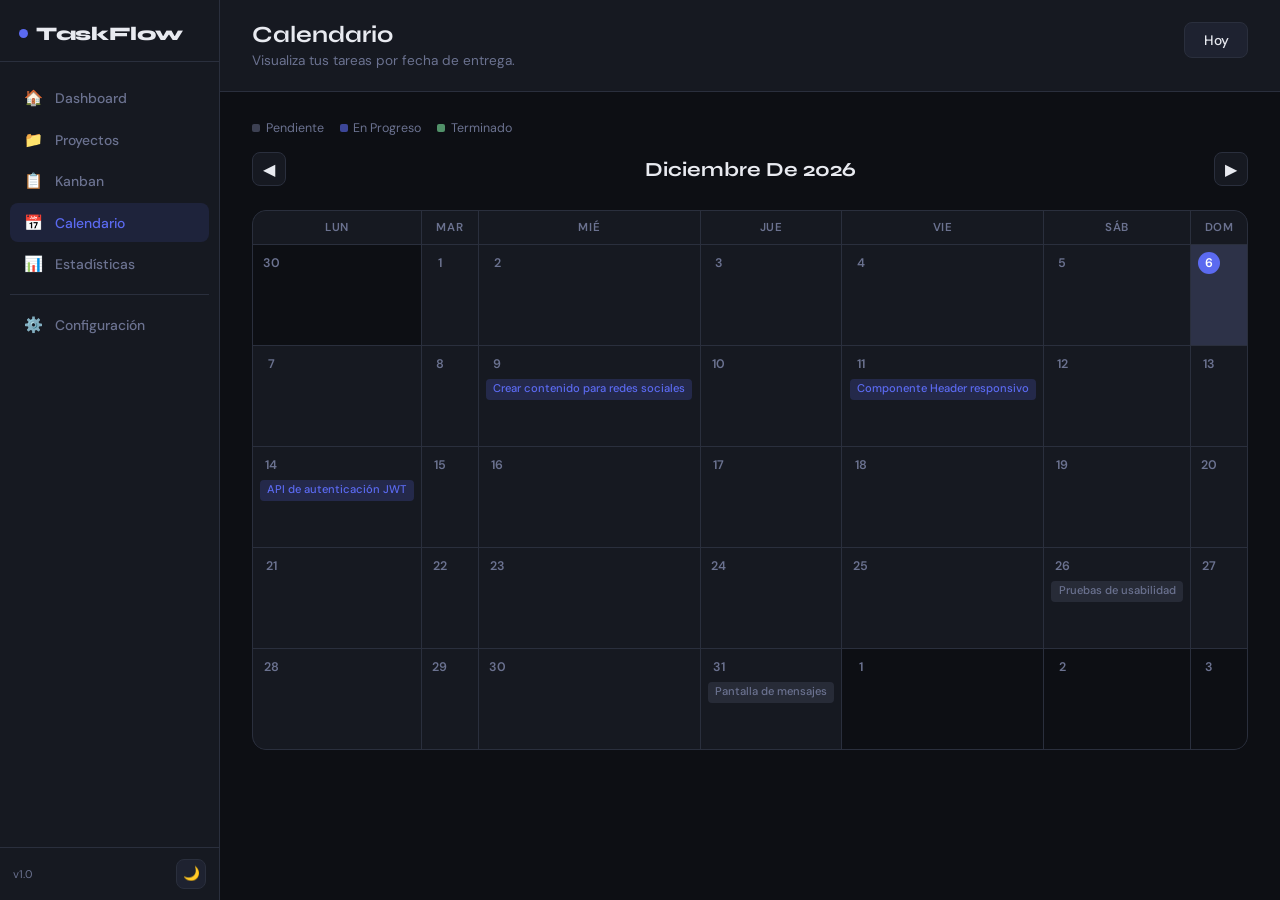
==== calendar.html @ 3e74746d "Add files via upload" ====
<!DOCTYPE html>
<html lang="es" data-theme="dark">
<head>
  <meta charset="UTF-8" />
  <meta name="viewport" content="width=device-width, initial-scale=1.0" />
  <title>TaskFlow — Calendario</title>
  <link rel="stylesheet" href="styles.css" />
  <style>
    /* Navegación de mes */
    .cal-nav {
      display: flex; align-items: center; gap: 1rem;
      margin-bottom: 1.5rem;
    }
    .cal-month {
      font-family: 'Syne', sans-serif; font-weight: 700;
      font-size: 1.25rem; flex: 1; text-align: center;
      text-transform: capitalize;
    }
    .cal-nav-btn {
      width: 34px; height: 34px; border-radius: var(--radius-sm);
      background: var(--surface); border: 1px solid var(--border);
      display: flex; align-items: center; justify-content: center;
      font-size: 1rem; transition: all var(--tr);
    }
    .cal-nav-btn:hover { border-color: var(--accent); color: var(--accent); }

    /* Grilla */
    .cal-grid {
      display: grid; grid-template-columns: repeat(7, 1fr);
      gap: 1px; background: var(--border);
      border: 1px solid var(--border); border-radius: var(--radius);
      overflow: hidden;
    }
    .cal-day-header {
      background: var(--surface); padding: .55rem;
      text-align: center; font-size: .72rem; font-weight: 600;
      color: var(--muted); text-transform: uppercase; letter-spacing: .05em;
    }
    .cal-cell {
      background: var(--surface); min-height: 100px;
      padding: .45rem; display: flex; flex-direction: column; gap: .25rem;
    }
    .cal-cell.other-month { background: var(--bg); }
    .cal-cell.today { background: rgba(91,106,240,.06); }
    .cal-day-num {
      font-size: .78rem; font-weight: 600; color: var(--muted);
      width: 22px; height: 22px; display: flex; align-items: center;
      justify-content: center; border-radius: 50%;
    }
    .cal-cell.today .cal-day-num {
      background: var(--accent); color: #fff;
    }

    /* Chips de tarea en celda */
    .cal-task {
      font-size: .7rem; font-weight: 500;
      padding: .15rem .45rem; border-radius: 4px;
      cursor: pointer; white-space: nowrap; overflow: hidden;
      text-overflow: ellipsis; transition: opacity var(--tr);
      line-height: 1.4;
    }
    .cal-task:hover { opacity: .8; }
    .cal-task.pending  { background: rgba(107,114,144,.2); color: var(--muted); }
    .cal-task.in_progress { background: rgba(91,106,240,.2); color: var(--accent); }
    .cal-task.done     { background: rgba(126,232,162,.2); color: #7ee8a2; }
    .cal-more { font-size: .68rem; color: var(--muted); padding: .1rem .3rem; }

    /* Panel de detalle del día */
    .day-detail {
      background: var(--surface); border: 1px solid var(--border);
      border-radius: var(--radius); padding: 1.25rem 1.5rem;
      margin-top: 1.5rem;
    }
    .day-detail-title { font-family:'Syne',sans-serif; font-weight:700; font-size:1rem; margin-bottom:1rem; }
    .detail-task {
      display: flex; align-items: center; gap: .75rem;
      padding: .65rem .85rem;
      background: var(--surface2); border-radius: var(--radius-sm);
      margin-bottom: .5rem;
    }
    .detail-task-name { flex:1; font-size:.88rem; font-weight:500; }
    .detail-proj { font-size:.75rem; color:var(--muted); }

    /* Leyenda */
    .legend { display:flex; gap:1rem; flex-wrap:wrap; margin-bottom:1rem; }
    .legend-item { display:flex; align-items:center; gap:.35rem; font-size:.78rem; color:var(--muted); }
    .legend-dot { width:8px; height:8px; border-radius:2px; }

    @media (max-width:640px) {
      .cal-cell { min-height:70px; }
      .cal-task { display:none; }
      .cal-cell .cal-day-num { font-size:.72rem; }
    }
  </style>
</head>
<body>
<button class="hamburger" id="hamburger">☰</button>

<div class="app">
  <aside class="sidebar" id="sidebar">
    <div class="sidebar-logo"><span class="logo-dot"></span>TaskFlow</div>
    <nav class="sidebar-nav">
      <a href="dashboard.html" class="nav-item"><span class="nav-icon">🏠</span>Dashboard</a>
      <a href="projects.html"  class="nav-item"><span class="nav-icon">📁</span>Proyectos</a>
      <a href="kanban.html"    class="nav-item"><span class="nav-icon">📋</span>Kanban</a>
      <a href="calendar.html"  class="nav-item"><span class="nav-icon">📅</span>Calendario</a>
      <a href="stats.html"     class="nav-item"><span class="nav-icon">📊</span>Estadísticas</a>
      <div class="nav-divider"></div>
      <a href="settings.html"  class="nav-item"><span class="nav-icon">⚙️</span>Configuración</a>
    </nav>
    <div class="sidebar-bottom">
      <span class="sidebar-version">v1.0</span>
      <button class="theme-btn" id="themeBtn">🌙</button>
    </div>
  </aside>

  <div class="content">
    <header class="page-header">
      <div>
        <h1 class="page-title">Calendario</h1>
        <p class="page-sub">Visualiza tus tareas por fecha de entrega.</p>
      </div>
      <div class="page-actions">
        <button class="btn btn-ghost" id="todayBtn">Hoy</button>
      </div>
    </header>

    <main class="page-main">
      <!-- Leyenda de colores -->
      <div class="legend">
        <div class="legend-item"><div class="legend-dot" style="background:rgba(107,114,144,.5)"></div>Pendiente</div>
        <div class="legend-item"><div class="legend-dot" style="background:rgba(91,106,240,.6)"></div>En Progreso</div>
        <div class="legend-item"><div class="legend-dot" style="background:rgba(126,232,162,.6)"></div>Terminado</div>
      </div>

      <!-- Navegación de mes -->
      <div class="cal-nav">
        <button class="cal-nav-btn" id="prevMonth">◀</button>
        <div class="cal-month" id="calMonthLabel"></div>
        <button class="cal-nav-btn" id="nextMonth">▶</button>
      </div>

      <!-- Grilla -->
      <div class="cal-grid" id="calGrid"></div>

      <!-- Detalle del día seleccionado -->
      <div class="day-detail" id="dayDetail" style="display:none"></div>
    </main>
  </div>
</div>

<div id="toastWrap" class="toast-wrap"></div>
<script src="shared.js"></script>
<script>
let viewDate = new Date();
let selectedDay = null;

seedData();
initTheme();
initNav();
renderCalendar();

document.getElementById('prevMonth').addEventListener('click', () => {
  viewDate.setMonth(viewDate.getMonth() - 1);
  renderCalendar();
});
document.getElementById('nextMonth').addEventListener('click', () => {
  viewDate.setMonth(viewDate.getMonth() + 1);
  renderCalendar();
});
document.getElementById('todayBtn').addEventListener('click', () => {
  viewDate = new Date();
  selectedDay = null;
  document.getElementById('dayDetail').style.display = 'none';
  renderCalendar();
});

function renderCalendar() {
  const { tasks, projects } = loadAll();
  const year  = viewDate.getFullYear();
  const month = viewDate.getMonth();
  const today = new Date().toISOString().slice(0,10);

  // Encabezado
  document.getElementById('calMonthLabel').textContent =
    new Date(year, month, 1).toLocaleDateString('es-MX', { month:'long', year:'numeric' });

  // Primer día del mes (ajuste: lunes = 0)
  const firstDay = new Date(year, month, 1).getDay();
  const startOffset = (firstDay === 0) ? 6 : firstDay - 1;
  const daysInMonth = new Date(year, month + 1, 0).getDate();
  const daysInPrev  = new Date(year, month, 0).getDate();

  // Agrupar tareas por dueDate
  const tasksByDay = {};
  tasks.forEach(t => {
    if (!t.dueDate) return;
    if (!tasksByDay[t.dueDate]) tasksByDay[t.dueDate] = [];
    tasksByDay[t.dueDate].push(t);
  });

  const DAYS = ['Lun','Mar','Mié','Jue','Vie','Sáb','Dom'];

  let html = DAYS.map(d => `<div class="cal-day-header">${d}</div>`).join('');

  // Celdas de días previos
  for (let i = startOffset - 1; i >= 0; i--) {
    html += `<div class="cal-cell other-month"><span class="cal-day-num">${daysInPrev - i}</span></div>`;
  }

  // Celdas del mes actual
  for (let d = 1; d <= daysInMonth; d++) {
    const dateStr = `${year}-${String(month+1).padStart(2,'0')}-${String(d).padStart(2,'0')}`;
    const isToday = dateStr === today;
    const isSel   = dateStr === selectedDay;
    const dayTasks = tasksByDay[dateStr] || [];
    const maxShow = 2;

    const taskChips = dayTasks.slice(0, maxShow).map(t => {
      const proj = projects.find(p => p.id === t.projectId);
      return `<div class="cal-task ${t.status}" title="${escHtml(t.name)} — ${proj?.name||''}">${escHtml(t.name)}</div>`;
    }).join('');
    const more = dayTasks.length > maxShow ? `<div class="cal-more">+${dayTasks.length - maxShow} más</div>` : '';

    html += `
    <div class="cal-cell${isToday?' today':''}${isSel?' today':''}" onclick="selectDay('${dateStr}')" style="cursor:pointer">
      <span class="cal-day-num">${d}</span>
      ${taskChips}${more}
    </div>`;
  }

  // Celdas de días siguientes
  const totalCells = startOffset + daysInMonth;
  const trailingCells = totalCells % 7 === 0 ? 0 : 7 - (totalCells % 7);
  for (let i = 1; i <= trailingCells; i++) {
    html += `<div class="cal-cell other-month"><span class="cal-day-num">${i}</span></div>`;
  }

  document.getElementById('calGrid').innerHTML = html;

  // Si hay día seleccionado, volver a mostrar detalle
  if (selectedDay) renderDayDetail(selectedDay, tasks, projects);
}

function selectDay(dateStr) {
  selectedDay = dateStr;
  const { tasks, projects } = loadAll();
  renderDayDetail(dateStr, tasks, projects);
  renderCalendar(); // para remarcar la celda
}

function renderDayDetail(dateStr, tasks, projects) {
  const dayTasks = tasks.filter(t => t.dueDate === dateStr);
  const detail   = document.getElementById('dayDetail');
  const label    = new Date(dateStr + 'T00:00:00').toLocaleDateString('es-MX', { weekday:'long', day:'numeric', month:'long', year:'numeric' });

  if (!dayTasks.length) {
    detail.style.display = 'block';
    detail.innerHTML = `
      <div class="day-detail-title">📅 ${label}</div>
      <div style="color:var(--muted);font-size:.88rem">No hay tareas para este día.</div>`;
    return;
  }

  const statusLabel = { pending:'Pendiente', in_progress:'En Progreso', done:'Terminado' };
  detail.style.display = 'block';
  detail.innerHTML = `
    <div class="day-detail-title">📅 ${label} · <span style="color:var(--muted);font-weight:400">${dayTasks.length} tarea${dayTasks.length!==1?'s':''}</span></div>
    ${dayTasks.map(t => {
      const proj = projects.find(p => p.id === t.projectId);
      return `
      <div class="detail-task">
        <span class="badge badge-${t.status}">${statusLabel[t.status]}</span>
        <div>
          <div class="detail-task-name">${escHtml(t.name)}</div>
          ${proj ? `<div class="detail-proj">📁 ${escHtml(proj.name)}</div>` : ''}
        </div>
        <span class="badge badge-${t.priority}" style="margin-left:auto">${{high:'Alta',medium:'Media',low:'Baja'}[t.priority]}</span>
      </div>`;
    }).join('')}`;
}
</script>
</body>
</html>
---- styles.css ----
/* ═══════════════════════════════════════════════
   TASKFLOW — Estilos Compartidos
   ═══════════════════════════════════════════════ */

@import url('https://fonts.googleapis.com/css2?family=Syne:wght@400;600;700;800&family=DM+Sans:ital,wght@0,300;0,400;0,500;1,300&display=swap');

/* ── TOKENS ──────────────────────────────────── */
:root {
  --bg:        #0d0f14;
  --surface:   #161921;
  --surface2:  #1e2230;
  --border:    #2a2f3d;
  --accent:    #5b6af0;
  --accent2:   #7ee8a2;
  --accent3:   #f0a05b;
  --text:      #e8eaf0;
  --muted:     #6b7290;
  --danger:    #f05b6a;
  --sidebar-w: 220px;
  --radius:    14px;
  --radius-sm: 8px;
  --shadow:    0 8px 32px rgba(0,0,0,.45);
  --tr:        .22s cubic-bezier(.4,0,.2,1);
}
[data-theme="light"] {
  --bg:      #f0f2f8;
  --surface: #ffffff;
  --surface2:#e8eaf2;
  --border:  #d0d4e8;
  --text:    #1a1d2e;
  --muted:   #7a7f9a;
  --shadow:  0 8px 32px rgba(0,0,0,.12);
}

/* ── RESET ───────────────────────────────────── */
*, *::before, *::after { box-sizing: border-box; margin: 0; padding: 0; }
html { font-size: 16px; }
body {
  font-family: 'DM Sans', sans-serif;
  background: var(--bg);
  color: var(--text);
  min-height: 100vh;
  transition: background var(--tr), color var(--tr);
}
a { color: inherit; text-decoration: none; }
ul { list-style: none; }
button { cursor: pointer; border: none; background: none; font-family: inherit; color: inherit; }
input, textarea, select {
  font-family: inherit; font-size: .92rem;
  color: var(--text); background: var(--surface2);
  border: 1.5px solid var(--border);
  border-radius: var(--radius-sm);
  padding: .6rem .95rem; width: 100%; outline: none;
  transition: border-color var(--tr), box-shadow var(--tr);
}
input:focus, textarea:focus, select:focus {
  border-color: var(--accent);
  box-shadow: 0 0 0 3px rgba(91,106,240,.18);
}
textarea { resize: vertical; min-height: 78px; }
::-webkit-scrollbar { width: 5px; height: 5px; }
::-webkit-scrollbar-track { background: transparent; }
::-webkit-scrollbar-thumb { background: var(--border); border-radius: 99px; }

/* ── APP SHELL ───────────────────────────────── */
.app { display: flex; min-height: 100vh; }

/* ── SIDEBAR ─────────────────────────────────── */
.sidebar {
  width: var(--sidebar-w);
  background: var(--surface);
  border-right: 1px solid var(--border);
  display: flex; flex-direction: column;
  position: fixed; top:0; left:0; bottom:0;
  z-index: 100;
  transition: transform var(--tr), background var(--tr);
}
.sidebar-logo {
  padding: 1.4rem 1.2rem 1rem;
  font-family: 'Syne', sans-serif; font-weight: 800;
  font-size: 1.2rem; letter-spacing: -.02em;
  border-bottom: 1px solid var(--border);
  margin-bottom: .5rem;
  display: flex; align-items: center; gap: .5rem;
}
.logo-dot {
  width: 9px; height: 9px; border-radius: 50%;
  background: var(--accent); flex-shrink: 0;
}
.sidebar-nav { flex:1; padding: .5rem .65rem; display: flex; flex-direction: column; gap: .15rem; }
.nav-item {
  display: flex; align-items: center; gap: .7rem;
  padding: .6rem .85rem; border-radius: var(--radius-sm);
  font-size: .87rem; font-weight: 500; color: var(--muted);
  transition: all var(--tr);
}
.nav-item:hover { background: var(--surface2); color: var(--text); }
.nav-item.active { background: rgba(91,106,240,.12); color: var(--accent); }
.nav-icon { font-size: .95rem; width: 20px; text-align: center; flex-shrink: 0; }
.nav-divider { height:1px; background: var(--border); margin: .5rem 0; }
.sidebar-bottom {
  padding: .7rem .8rem;
  border-top: 1px solid var(--border);
  display: flex; align-items: center; justify-content: space-between;
}
.sidebar-version { font-size: .7rem; color: var(--muted); }
.theme-btn {
  width: 30px; height: 30px; border-radius: var(--radius-sm);
  display: flex; align-items: center; justify-content: center;
  background: var(--surface2); border: 1px solid var(--border);
  font-size: .85rem; transition: all var(--tr);
}
.theme-btn:hover { border-color: var(--accent); }

/* ── CONTENT ─────────────────────────────────── */
.content { margin-left: var(--sidebar-w); flex:1; display: flex; flex-direction: column; }
.page-header {
  padding: 1.4rem 2rem; border-bottom: 1px solid var(--border);
  display: flex; align-items: flex-start;
  justify-content: space-between; gap: 1rem;
  background: var(--surface); position: sticky; top:0; z-index:50;
}
.page-title { font-family: 'Syne', sans-serif; font-weight:700; font-size:1.45rem; line-height:1.1; }
.page-sub { color: var(--muted); font-size: .85rem; margin-top: .25rem; }
.page-actions { display:flex; align-items:center; gap:.65rem; flex-shrink:0; }
.page-main { padding: 1.75rem 2rem; flex:1; }

/* ── BUTTONS ─────────────────────────────────── */
.btn {
  display: inline-flex; align-items: center; gap: .4rem;
  padding: .5rem 1.15rem; border-radius: var(--radius-sm);
  font-size: .86rem; font-weight: 500;
  transition: all var(--tr); white-space: nowrap;
}
.btn-primary { background: var(--accent); color: #fff; }
.btn-primary:hover { background: #4655d8; transform: translateY(-1px); box-shadow: 0 4px 14px rgba(91,106,240,.4); }
.btn-ghost { background: var(--surface2); color: var(--text); border: 1px solid var(--border); }
.btn-ghost:hover { border-color: var(--accent); color: var(--accent); }
.btn-danger { background: var(--danger); color: #fff; }
.btn-danger:hover { background: #d94757; }
.btn-sm { padding: .32rem .75rem; font-size: .78rem; }
.icon-btn {
  width: 32px; height: 32px; border-radius: var(--radius-sm);
  display: flex; align-items: center; justify-content: center;
  background: var(--surface2); border: 1px solid var(--border);
  font-size: .9rem; transition: all var(--tr);
}
.icon-btn:hover { border-color: var(--accent); color: var(--accent); }

/* ── FORM ────────────────────────────────────── */
.form-group { display: flex; flex-direction: column; gap: .38rem; }
.form-label { font-size: .76rem; font-weight: 500; color: var(--muted); text-transform: uppercase; letter-spacing: .04em; }
.form-row { display: grid; grid-template-columns: 1fr 1fr; gap: .9rem; }
.field-error { color: var(--danger); font-size: .78rem; display: none; }

/* ── STATS GRID ──────────────────────────────── */
.stats-grid {
  display: grid; grid-template-columns: repeat(auto-fill, minmax(190px,1fr));
  gap: 1rem; margin-bottom: 1.75rem;
}
.stat-card {
  background: var(--surface); border: 1px solid var(--border);
  border-radius: var(--radius); padding: 1.1rem 1.3rem;
  display: flex; align-items: center; gap: .9rem;
  transition: border-color var(--tr);
}
.stat-card:hover { border-color: var(--accent); }
.stat-icon {
  font-size: 1.3rem; width: 42px; height: 42px;
  border-radius: 10px; display: flex; align-items: center; justify-content: center; flex-shrink:0;
}
.stat-icon.blue  { background: rgba(91,106,240,.15); }
.stat-icon.green { background: rgba(126,232,162,.15); }
.stat-icon.amber { background: rgba(240,160,91,.15); }
.stat-icon.red   { background: rgba(240,91,106,.15); }
.stat-value { font-family: 'Syne', sans-serif; font-size:1.7rem; font-weight:800; line-height:1; }
.stat-label { color: var(--muted); font-size: .76rem; margin-top: .18rem; }

/* ── CARD ────────────────────────────────────── */
.card { background: var(--surface); border: 1px solid var(--border); border-radius: var(--radius); }

/* ── BADGES ──────────────────────────────────── */
.badge {
  display: inline-flex; align-items: center; gap: .22rem;
  padding: .2rem .6rem; border-radius: 99px;
  font-size: .7rem; font-weight: 600; letter-spacing: .02em;
}
.badge-active   { background: rgba(126,232,162,.15); color: #7ee8a2; }
.badge-inactive { background: rgba(107,114,144,.15); color: var(--muted); }
.badge-paused   { background: rgba(240,160,91,.15);  color: #f0a05b; }
.badge-high     { background: rgba(240,91,106,.15);  color: #f05b6a; }
.badge-medium   { background: rgba(240,160,91,.15);  color: #f0a05b; }
.badge-low      { background: rgba(126,232,162,.15); color: #7ee8a2; }
.badge-pending  { background: rgba(107,114,144,.15); color: var(--muted); }
.badge-progress { background: rgba(91,106,240,.15);  color: var(--accent); }
.badge-done     { background: rgba(126,232,162,.15); color: #7ee8a2; }

/* ── PROGRESS ────────────────────────────────── */
.prog-meta { display:flex; justify-content:space-between; font-size:.73rem; color:var(--muted); margin-bottom:.28rem; }
.prog-track { height:5px; background:var(--surface2); border-radius:99px; overflow:hidden; }
.prog-fill  { height:100%; border-radius:99px; background:var(--accent2); transition:width .6s ease; }

/* ── MODAL ───────────────────────────────────── */
.overlay {
  position:fixed; inset:0; background:rgba(0,0,0,.65);
  backdrop-filter:blur(4px); z-index:300;
  display:flex; align-items:center; justify-content:center;
  padding:1rem; opacity:0; pointer-events:none; transition:opacity var(--tr);
}
.overlay.open { opacity:1; pointer-events:all; }
.modal {
  background:var(--surface); border:1px solid var(--border);
  border-radius:var(--radius); width:100%; max-width:490px;
  box-shadow:var(--shadow); max-height:90vh; overflow-y:auto;
  transform:scale(.95) translateY(10px); transition:transform var(--tr);
}
.overlay.open .modal { transform:scale(1) translateY(0); }
.modal-header {
  padding: 1.3rem 1.4rem 0; display:flex; align-items:center;
  justify-content:space-between; position:sticky; top:0;
  background:var(--surface); z-index:1;
}
.modal-title { font-family:'Syne',sans-serif; font-weight:700; font-size:1.05rem; }
.modal-close {
  width:28px; height:28px; border-radius:6px;
  display:flex; align-items:center; justify-content:center;
  font-size:1rem; color:var(--muted); transition:all var(--tr);
}
.modal-close:hover { background:var(--surface2); color:var(--text); }
.modal-body { padding:1.2rem 1.4rem; display:flex; flex-direction:column; gap:.9rem; }
.modal-footer { padding:0 1.4rem 1.3rem; display:flex; justify-content:flex-end; gap:.65rem; }

/* ── TOAST ───────────────────────────────────── */
.toast-wrap { position:fixed; bottom:1.4rem; right:1.4rem; z-index:500; display:flex; flex-direction:column; gap:.45rem; pointer-events:none; }
.toast {
  background:var(--surface); border:1px solid var(--border);
  border-radius:var(--radius-sm); padding:.7rem 1rem;
  font-size:.84rem; box-shadow:var(--shadow);
  display:flex; align-items:center; gap:.55rem; min-width:200px;
  animation:toastIn .28s ease, toastOut .28s ease 2.7s forwards;
}
.toast.success { border-left:3px solid var(--accent2); }
.toast.error   { border-left:3px solid var(--danger); }
.toast.info    { border-left:3px solid var(--accent); }
.toast.warning { border-left:3px solid var(--accent3); }
@keyframes toastIn  { from { opacity:0; transform:translateX(18px); } }
@keyframes toastOut { to   { opacity:0; transform:translateX(18px); } }

/* ── EMPTY STATE ─────────────────────────────── */
.empty-state {
  display:flex; flex-direction:column; align-items:center;
  justify-content:center; padding:3.5rem 2rem;
  text-align:center; gap:.7rem; color:var(--muted);
}
.empty-icon { font-size:3rem; opacity:.3; }
.empty-title { font-family:'Syne',sans-serif; font-size:1.05rem; color:var(--text); font-weight:700; }
.empty-sub { font-size:.86rem; max-width:260px; line-height:1.5; }

/* ── FILTER BAR ──────────────────────────────── */
.filter-bar { display:flex; align-items:center; gap:.65rem; margin-bottom:1.4rem; flex-wrap:wrap; }
.search-wrap { position:relative; flex:1; min-width:170px; max-width:280px; }
.search-wrap input { padding-left:2.1rem; }
.search-wrap .si { position:absolute; left:.8rem; top:50%; transform:translateY(-50%); color:var(--muted); font-size:.8rem; pointer-events:none; }
.chip {
  padding:.32rem .85rem; border-radius:99px;
  border:1.5px solid var(--border); font-size:.78rem;
  font-weight:500; color:var(--muted); background:var(--surface);
  transition:all var(--tr);
}
.chip.active,.chip:hover { border-color:var(--accent); color:var(--accent); background:rgba(91,106,240,.08); }

/* ── DROPDOWN ────────────────────────────────── */
.dd-wrap { position:relative; }
.dd-menu {
  position:absolute; right:0; top:calc(100% + 4px);
  background:var(--surface); border:1px solid var(--border);
  border-radius:var(--radius-sm); box-shadow:var(--shadow);
  min-width:145px; z-index:200; overflow:hidden; display:none;
}
.dd-menu.open { display:block; animation:dropIn .15s ease; }
@keyframes dropIn { from { opacity:0; transform:translateY(-6px); } }
.dd-item {
  display:flex; align-items:center; gap:.5rem;
  padding:.58rem .95rem; font-size:.83rem; width:100%;
  color:var(--text); transition:background var(--tr);
}
.dd-item:hover { background:var(--surface2); }
.dd-item.danger { color:var(--danger); }
.dd-item.danger:hover { background:rgba(240,91,106,.1); }

/* ── SWATCHES ────────────────────────────────── */
.swatch-row { display:flex; gap:.42rem; flex-wrap:wrap; }
.swatch {
  width:24px; height:24px; border-radius:6px; cursor:pointer;
  border:2.5px solid transparent; transition:transform var(--tr), border-color var(--tr);
}
.swatch:hover { transform:scale(1.18); }
.swatch.sel { border-color:var(--text); }

/* ── MOBILE / HAMBURGER ──────────────────────── */
.hamburger {
  display:none; position:fixed; top:.85rem; left:.85rem;
  z-index:150; width:34px; height:34px;
  background:var(--surface); border:1px solid var(--border);
  border-radius:var(--radius-sm); align-items:center; justify-content:center;
  font-size:1rem;
}
@media (max-width: 768px) {
  .sidebar { transform:translateX(-100%); }
  .sidebar.open { transform:translateX(0); box-shadow:var(--shadow); }
  .content { margin-left:0; }
  .hamburger { display:flex; }
  .page-header { padding:1rem 1rem 1rem 3.2rem; }
  .page-main { padding:1.2rem 1rem; }
  .form-row { grid-template-columns:1fr; }
  .stats-grid { grid-template-columns:repeat(2,1fr); }
}
@media (max-width:480px) { .stats-grid { grid-template-columns:1fr; } }
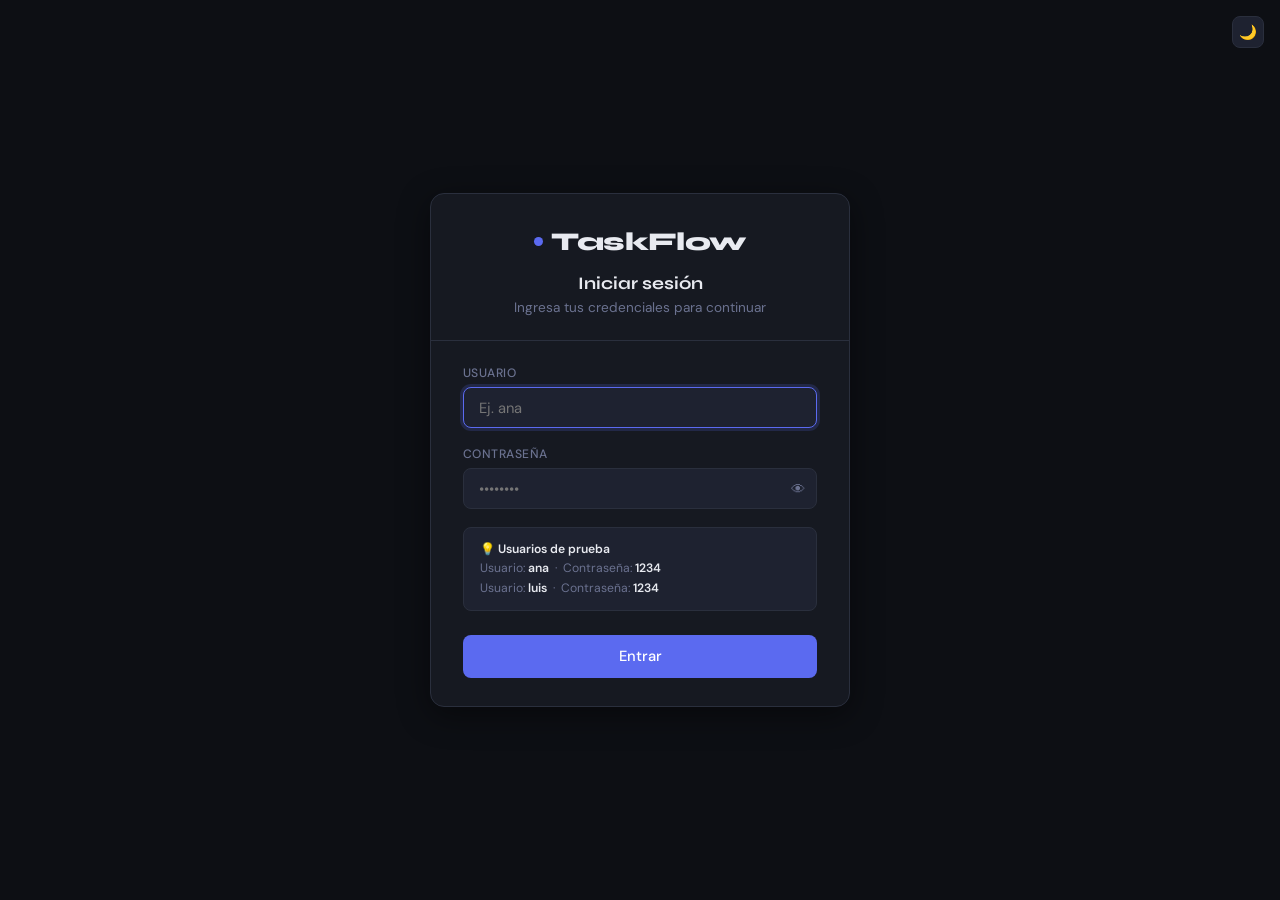
==== commit 0aacfc2d: "Sprint 2" ====
--- a/calendar.html
+++ b/calendar.html
@@ -109,8 +109,11 @@
       <a href="settings.html"  class="nav-item"><span class="nav-icon">⚙️</span>Configuración</a>
     </nav>
     <div class="sidebar-bottom">
-      <span class="sidebar-version">v1.0</span>
-      <button class="theme-btn" id="themeBtn">🌙</button>
+      <div id="sidebarUser"></div>
+      <div class="sb-bottom-row">
+        <span class="sidebar-version">v1.0</span>
+        <button class="theme-btn" id="themeBtn">🌙</button>
+      </div>
     </div>
   </aside>
 
@@ -155,6 +158,7 @@
 let viewDate = new Date();
 let selectedDay = null;
 
+checkAuth();
 seedData();
 initTheme();
 initNav();
--- a/styles.css
+++ b/styles.css
@@ -297,6 +297,103 @@
 .swatch:hover { transform:scale(1.18); }
 .swatch.sel { border-color:var(--text); }
 
+/* ── SIDEBAR USER CARD ───────────────────────── */
+.sidebar-bottom {
+  border-top: 1px solid var(--border);
+  padding: .6rem .8rem;
+  display: flex; flex-direction: column; gap: .5rem;
+}
+.sb-user-card {
+  display: flex; align-items: center; gap: .6rem;
+  padding: .55rem .6rem;
+  background: var(--surface2); border-radius: var(--radius-sm);
+  border: 1px solid var(--border);
+}
+.sb-avatar {
+  width: 30px; height: 30px; border-radius: 50%;
+  background: var(--accent); color: #fff;
+  display: flex; align-items: center; justify-content: center;
+  font-size: .85rem; font-weight: 700; flex-shrink: 0;
+}
+.sb-user-info { flex: 1; min-width: 0; }
+.sb-user-name {
+  font-size: .8rem; font-weight: 600;
+  white-space: nowrap; overflow: hidden; text-overflow: ellipsis;
+}
+.sb-user-role {
+  font-size: .68rem; font-weight: 600;
+  margin-top: .1rem;
+}
+.sb-admin  { color: var(--accent); }
+.sb-member { color: var(--muted);  }
+.sb-logout {
+  width: 26px; height: 26px; border-radius: 6px; flex-shrink: 0;
+  display: flex; align-items: center; justify-content: center;
+  font-size: .9rem; color: var(--muted);
+  transition: all var(--tr);
+}
+.sb-logout:hover { background: rgba(240,91,106,.15); color: var(--danger); }
+.sb-bottom-row {
+  display: flex; align-items: center; justify-content: space-between;
+  padding: 0 .2rem;
+}
+.sidebar-version { font-size: .68rem; color: var(--muted); }
+
+/* ── LOGIN PAGE ──────────────────────────────── */
+.login-page {
+  min-height: 100vh;
+  display: flex; align-items: center; justify-content: center;
+  background: var(--bg); padding: 1.5rem;
+}
+.login-card {
+  background: var(--surface); border: 1px solid var(--border);
+  border-radius: var(--radius); width: 100%; max-width: 420px;
+  box-shadow: var(--shadow); overflow: hidden;
+}
+.login-header {
+  padding: 2rem 2rem 1.5rem;
+  border-bottom: 1px solid var(--border);
+  text-align: center;
+}
+.login-logo {
+  font-family: 'Syne', sans-serif; font-weight: 800;
+  font-size: 1.6rem; letter-spacing: -.02em;
+  display: flex; align-items: center; justify-content: center; gap: .5rem;
+  margin-bottom: 1rem;
+}
+.login-title { font-family: 'Syne', sans-serif; font-weight: 700; font-size: 1.1rem; }
+.login-sub   { color: var(--muted); font-size: .85rem; margin-top: .3rem; }
+.login-body  { padding: 1.5rem 2rem; display: flex; flex-direction: column; gap: 1.1rem; }
+
+/* Lista de usuarios en login */
+.user-select-list { display: flex; flex-direction: column; gap: .5rem; max-height: 280px; overflow-y: auto; }
+.user-select-item {
+  display: flex; align-items: center; gap: .75rem;
+  padding: .75rem .9rem;
+  background: var(--surface2); border: 1.5px solid var(--border);
+  border-radius: var(--radius-sm); cursor: pointer;
+  transition: all var(--tr);
+}
+.user-select-item:hover  { border-color: var(--accent); background: rgba(91,106,240,.06); }
+.user-select-item.chosen { border-color: var(--accent); background: rgba(91,106,240,.1); }
+.us-avatar {
+  width: 36px; height: 36px; border-radius: 50%;
+  display: flex; align-items: center; justify-content: center;
+  font-size: .95rem; font-weight: 700; color: #fff; flex-shrink: 0;
+}
+.us-info { flex: 1; }
+.us-name { font-size: .9rem; font-weight: 600; }
+.us-role-badge {
+  display: inline-flex; align-items: center; gap: .2rem;
+  font-size: .7rem; font-weight: 600; padding: .12rem .5rem;
+  border-radius: 99px; margin-top: .18rem;
+}
+.us-check { font-size: 1.1rem; color: var(--accent); opacity: 0; transition: opacity var(--tr); }
+.user-select-item.chosen .us-check { opacity: 1; }
+
+.login-footer { padding: 0 2rem 1.75rem; }
+.login-error  { color: var(--danger); font-size: .82rem; text-align: center; min-height: 1.1rem; }
+
 /* ── MOBILE / HAMBURGER ──────────────────────── */
 .hamburger {
   display:none; position:fixed; top:.85rem; left:.85rem;
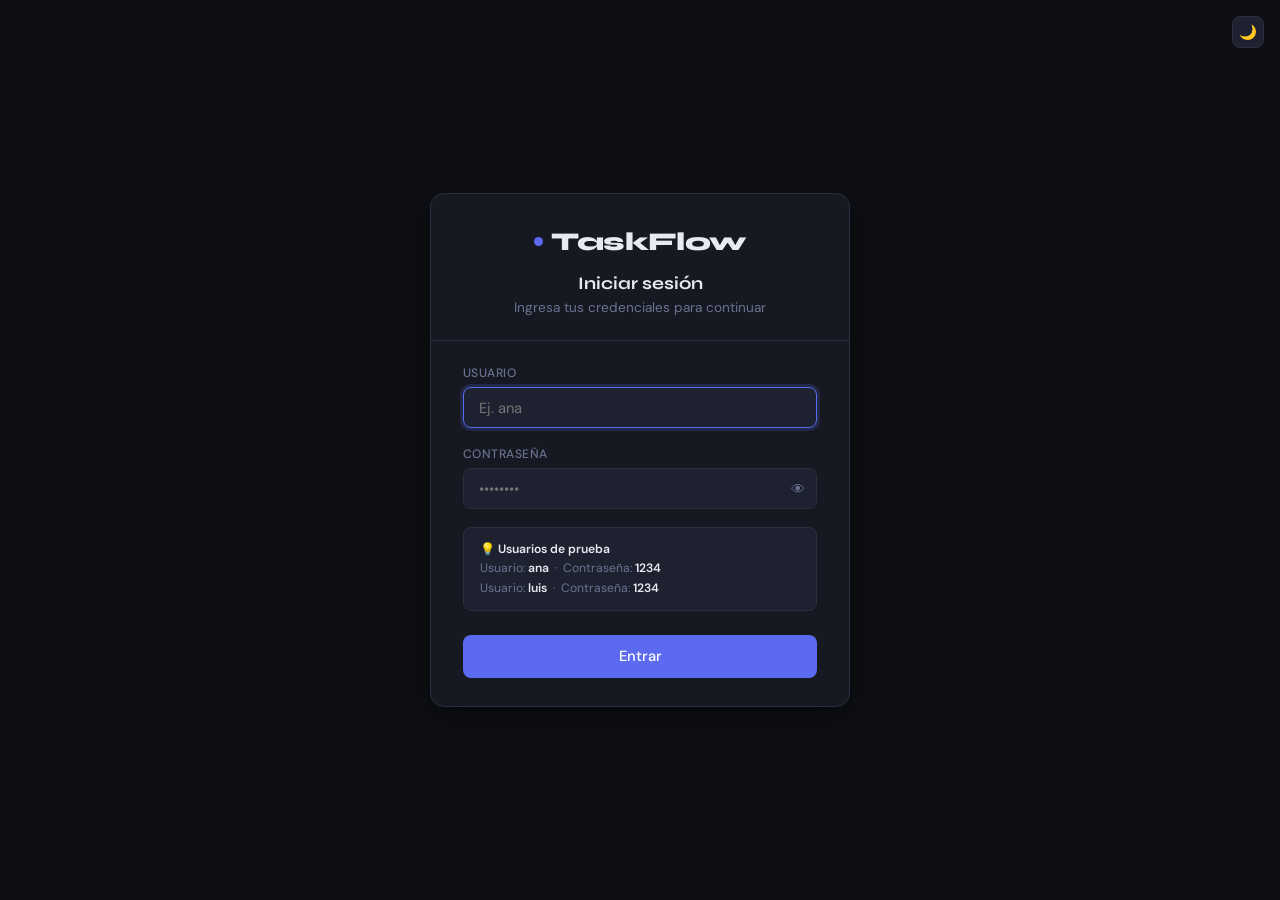
==== commit 39370bc2: "Sprint 3" ====
--- a/calendar.html
+++ b/calendar.html
@@ -185,6 +185,9 @@
   const month = viewDate.getMonth();
   const today = new Date().toISOString().slice(0,10);
 
+  // Filtrar tareas según rol
+  const visibleTasks = getVisibleTasks(tasks);
+
   // Encabezado
   document.getElementById('calMonthLabel').textContent =
     new Date(year, month, 1).toLocaleDateString('es-MX', { month:'long', year:'numeric' });
@@ -197,7 +200,7 @@
 
   // Agrupar tareas por dueDate
   const tasksByDay = {};
-  tasks.forEach(t => {
+  visibleTasks.forEach(t => {
     if (!t.dueDate) return;
     if (!tasksByDay[t.dueDate]) tasksByDay[t.dueDate] = [];
     tasksByDay[t.dueDate].push(t);
@@ -243,17 +246,19 @@
   document.getElementById('calGrid').innerHTML = html;
 
   // Si hay día seleccionado, volver a mostrar detalle
-  if (selectedDay) renderDayDetail(selectedDay, tasks, projects);
+  if (selectedDay) renderDayDetail(selectedDay, visibleTasks, projects, loadAll().users);
 }
 
 function selectDay(dateStr) {
   selectedDay = dateStr;
-  const { tasks, projects } = loadAll();
-  renderDayDetail(dateStr, tasks, projects);
-  renderCalendar(); // para remarcar la celda
+  const { tasks, projects, users } = loadAll();
+  const visibleTasks = getVisibleTasks(tasks);
+  renderDayDetail(dateStr, visibleTasks, projects, users);
+  renderCalendar();
 }
 
-function renderDayDetail(dateStr, tasks, projects) {
+function renderDayDetail(dateStr, tasks, projects, users) {
+  // H17: ordenar por fecha (ya están filtrados al mismo día, ordenar por nombre)
   const dayTasks = tasks.filter(t => t.dueDate === dateStr);
   const detail   = document.getElementById('dayDetail');
   const label    = new Date(dateStr + 'T00:00:00').toLocaleDateString('es-MX', { weekday:'long', day:'numeric', month:'long', year:'numeric' });
@@ -272,12 +277,15 @@
     <div class="day-detail-title">📅 ${label} · <span style="color:var(--muted);font-weight:400">${dayTasks.length} tarea${dayTasks.length!==1?'s':''}</span></div>
     ${dayTasks.map(t => {
       const proj = projects.find(p => p.id === t.projectId);
+      const assignedTo = Array.isArray(t.assignedTo) ? t.assignedTo : (t.assignedTo ? [t.assignedTo] : []);
+      const names = assignedTo.map(id => users?.find(u => u.id === id)?.name).filter(Boolean).join(', ');
       return `
       <div class="detail-task">
         <span class="badge badge-${t.status}">${statusLabel[t.status]}</span>
         <div>
           <div class="detail-task-name">${escHtml(t.name)}</div>
           ${proj ? `<div class="detail-proj">📁 ${escHtml(proj.name)}</div>` : ''}
+          ${names ? `<div class="detail-proj">👤 ${escHtml(names)}</div>` : ''}
         </div>
         <span class="badge badge-${t.priority}" style="margin-left:auto">${{high:'Alta',medium:'Media',low:'Baja'}[t.priority]}</span>
       </div>`;
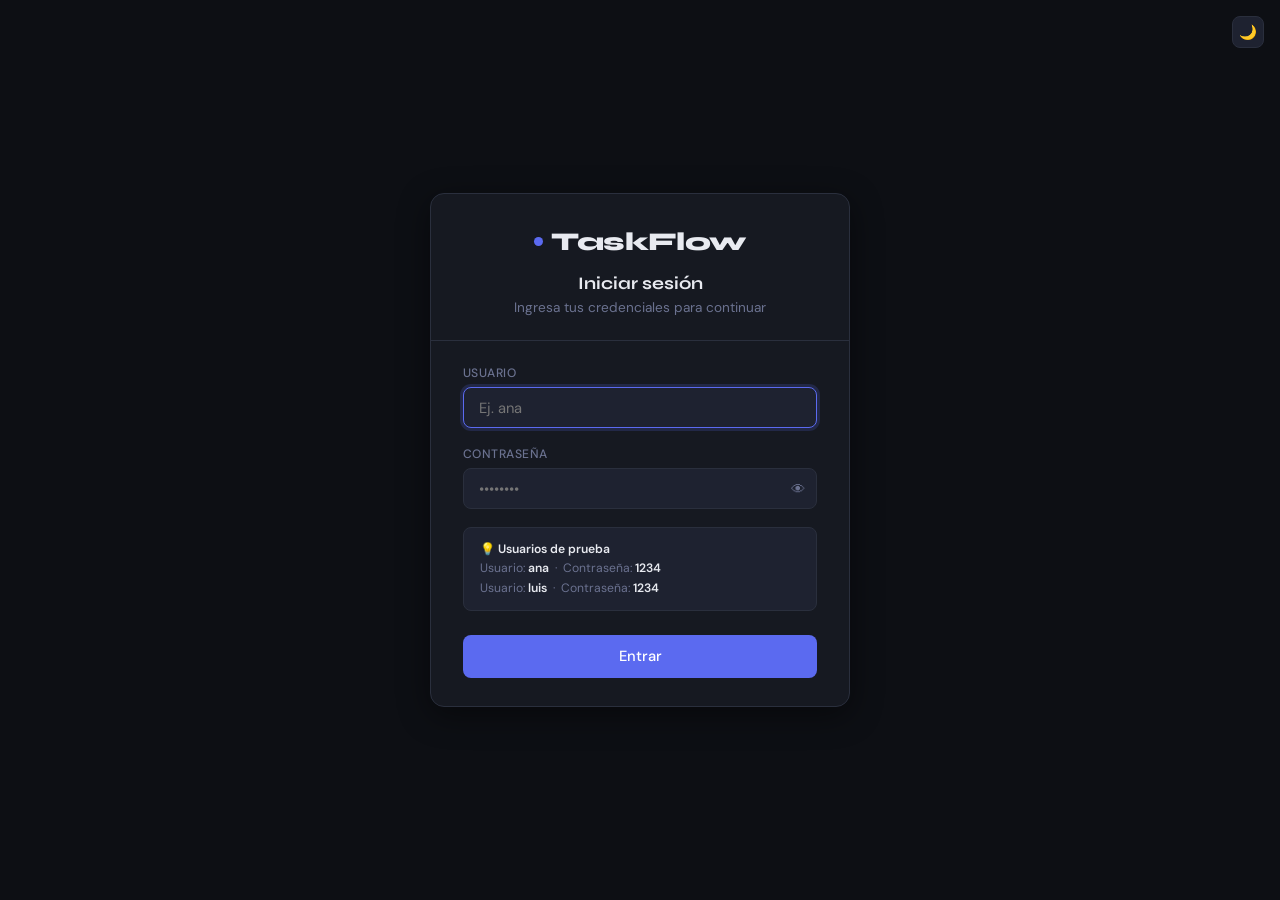
==== commit cddf9b86: "sprint 3" ====
--- a/calendar.html
+++ b/calendar.html
@@ -280,14 +280,19 @@
       const assignedTo = Array.isArray(t.assignedTo) ? t.assignedTo : (t.assignedTo ? [t.assignedTo] : []);
       const names = assignedTo.map(id => users?.find(u => u.id === id)?.name).filter(Boolean).join(', ');
       return `
-      <div class="detail-task">
+      <div class="detail-task clickable"
+           onclick="window.location.href='kanban.html?p=${t.projectId}&t=${t.id}'"
+           title="Ir a esta tarea en el Kanban">
         <span class="badge badge-${t.status}">${statusLabel[t.status]}</span>
-        <div>
+        <div style="flex:1">
           <div class="detail-task-name">${escHtml(t.name)}</div>
           ${proj ? `<div class="detail-proj">📁 ${escHtml(proj.name)}</div>` : ''}
           ${names ? `<div class="detail-proj">👤 ${escHtml(names)}</div>` : ''}
         </div>
-        <span class="badge badge-${t.priority}" style="margin-left:auto">${{high:'Alta',medium:'Media',low:'Baja'}[t.priority]}</span>
+        <div style="display:flex;align-items:center;gap:.4rem;flex-shrink:0">
+          <span class="badge badge-${t.priority}">${{high:'Alta',medium:'Media',low:'Baja'}[t.priority]}</span>
+          <span style="color:var(--accent);font-size:.85rem">→</span>
+        </div>
       </div>`;
     }).join('')}`;
 }
--- a/styles.css
+++ b/styles.css
@@ -413,3 +413,50 @@
   .stats-grid { grid-template-columns:repeat(2,1fr); }
 }
 @media (max-width:480px) { .stats-grid { grid-template-columns:1fr; } }
+
+/* ── TASK HIGHLIGHT (navegación desde dashboard/calendario) ── */
+@keyframes taskHighlight {
+  0%   { box-shadow: 0 0 0 0 rgba(91,106,240,.8); border-color: var(--accent); }
+  50%  { box-shadow: 0 0 0 8px rgba(91,106,240,.0); }
+  100% { box-shadow: 0 0 0 0 rgba(91,106,240,.0); border-color: var(--border); }
+}
+.task-card.highlighted {
+  animation: taskHighlight 1.6s ease 3;
+  scroll-margin-top: 1rem;
+}
+
+/* ── BÚSQUEDA DE USUARIOS EN MODAL ── */
+.user-search-wrap {
+  position: relative; margin-bottom: .5rem;
+}
+.user-search-wrap input {
+  padding-left: 2.1rem; font-size: .82rem;
+}
+.user-search-wrap .usi {
+  position: absolute; left: .75rem; top: 50%;
+  transform: translateY(-50%); color: var(--muted);
+  font-size: .78rem; pointer-events: none;
+}
+.user-search-empty {
+  font-size: .8rem; color: var(--muted);
+  text-align: center; padding: .75rem 0;
+}
+
+/* Actividad reciente clickeable */
+.activity-item.clickable {
+  cursor: pointer; transition: all var(--tr);
+}
+.activity-item.clickable:hover {
+  border-color: var(--accent);
+  background: rgba(91,106,240,.05);
+  transform: translateX(3px);
+}
+
+/* Tarea del calendario clickeable */
+.detail-task.clickable {
+  cursor: pointer; transition: all var(--tr);
+}
+.detail-task.clickable:hover {
+  background: rgba(91,106,240,.08);
+  border-radius: var(--radius-sm);
+}
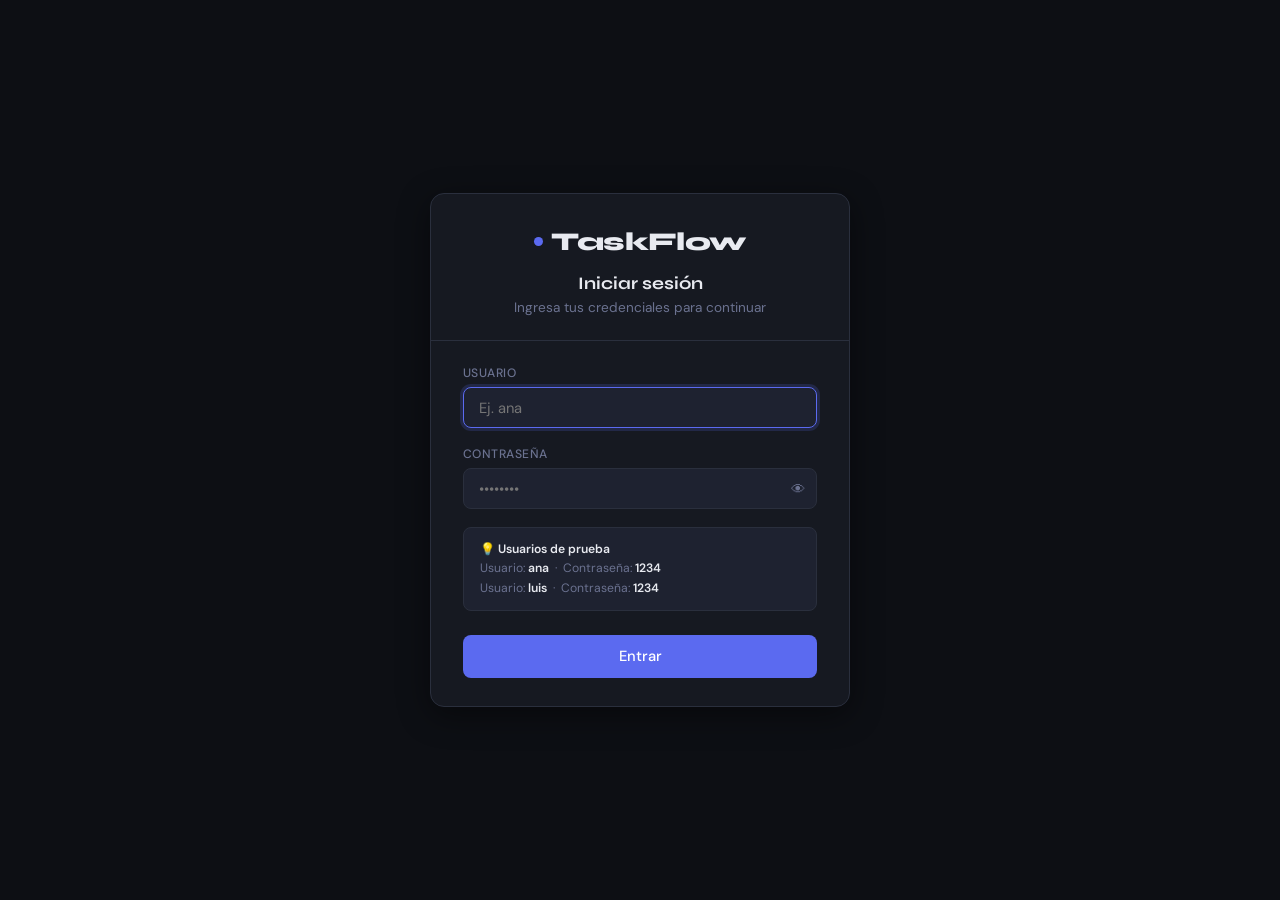
==== commit 619f3521: "Formato" ====
--- a/calendar.html
+++ b/calendar.html
@@ -1,101 +1,13 @@
 <!DOCTYPE html>
 <html lang="es" data-theme="dark">
 <head>
-  <meta charset="UTF-8" />
-  <meta name="viewport" content="width=device-width, initial-scale=1.0" />
+  <meta charset="UTF-8"/><meta name="viewport" content="width=device-width,initial-scale=1.0"/>
   <title>TaskFlow — Calendario</title>
-  <link rel="stylesheet" href="styles.css" />
-  <style>
-    /* Navegación de mes */
-    .cal-nav {
-      display: flex; align-items: center; gap: 1rem;
-      margin-bottom: 1.5rem;
-    }
-    .cal-month {
-      font-family: 'Syne', sans-serif; font-weight: 700;
-      font-size: 1.25rem; flex: 1; text-align: center;
-      text-transform: capitalize;
-    }
-    .cal-nav-btn {
-      width: 34px; height: 34px; border-radius: var(--radius-sm);
-      background: var(--surface); border: 1px solid var(--border);
-      display: flex; align-items: center; justify-content: center;
-      font-size: 1rem; transition: all var(--tr);
-    }
-    .cal-nav-btn:hover { border-color: var(--accent); color: var(--accent); }
-
-    /* Grilla */
-    .cal-grid {
-      display: grid; grid-template-columns: repeat(7, 1fr);
-      gap: 1px; background: var(--border);
-      border: 1px solid var(--border); border-radius: var(--radius);
-      overflow: hidden;
-    }
-    .cal-day-header {
-      background: var(--surface); padding: .55rem;
-      text-align: center; font-size: .72rem; font-weight: 600;
-      color: var(--muted); text-transform: uppercase; letter-spacing: .05em;
-    }
-    .cal-cell {
-      background: var(--surface); min-height: 100px;
-      padding: .45rem; display: flex; flex-direction: column; gap: .25rem;
-    }
-    .cal-cell.other-month { background: var(--bg); }
-    .cal-cell.today { background: rgba(91,106,240,.06); }
-    .cal-day-num {
-      font-size: .78rem; font-weight: 600; color: var(--muted);
-      width: 22px; height: 22px; display: flex; align-items: center;
-      justify-content: center; border-radius: 50%;
-    }
-    .cal-cell.today .cal-day-num {
-      background: var(--accent); color: #fff;
-    }
-
-    /* Chips de tarea en celda */
-    .cal-task {
-      font-size: .7rem; font-weight: 500;
-      padding: .15rem .45rem; border-radius: 4px;
-      cursor: pointer; white-space: nowrap; overflow: hidden;
-      text-overflow: ellipsis; transition: opacity var(--tr);
-      line-height: 1.4;
-    }
-    .cal-task:hover { opacity: .8; }
-    .cal-task.pending  { background: rgba(107,114,144,.2); color: var(--muted); }
-    .cal-task.in_progress { background: rgba(91,106,240,.2); color: var(--accent); }
-    .cal-task.done     { background: rgba(126,232,162,.2); color: #7ee8a2; }
-    .cal-more { font-size: .68rem; color: var(--muted); padding: .1rem .3rem; }
-
-    /* Panel de detalle del día */
-    .day-detail {
-      background: var(--surface); border: 1px solid var(--border);
-      border-radius: var(--radius); padding: 1.25rem 1.5rem;
-      margin-top: 1.5rem;
-    }
-    .day-detail-title { font-family:'Syne',sans-serif; font-weight:700; font-size:1rem; margin-bottom:1rem; }
-    .detail-task {
-      display: flex; align-items: center; gap: .75rem;
-      padding: .65rem .85rem;
-      background: var(--surface2); border-radius: var(--radius-sm);
-      margin-bottom: .5rem;
-    }
-    .detail-task-name { flex:1; font-size:.88rem; font-weight:500; }
-    .detail-proj { font-size:.75rem; color:var(--muted); }
-
-    /* Leyenda */
-    .legend { display:flex; gap:1rem; flex-wrap:wrap; margin-bottom:1rem; }
-    .legend-item { display:flex; align-items:center; gap:.35rem; font-size:.78rem; color:var(--muted); }
-    .legend-dot { width:8px; height:8px; border-radius:2px; }
-
-    @media (max-width:640px) {
-      .cal-cell { min-height:70px; }
-      .cal-task { display:none; }
-      .cal-cell .cal-day-num { font-size:.72rem; }
-    }
-  </style>
+  <link rel="stylesheet" href="styles.css"/>
+  <link rel="stylesheet" href="calendar.css"/>
 </head>
 <body>
 <button class="hamburger" id="hamburger">☰</button>
-
 <div class="app">
   <aside class="sidebar" id="sidebar">
     <div class="sidebar-logo"><span class="logo-dot"></span>TaskFlow</div>
@@ -110,191 +22,108 @@
     </nav>
     <div class="sidebar-bottom">
       <div id="sidebarUser"></div>
-      <div class="sb-bottom-row">
-        <span class="sidebar-version">v1.0</span>
-        <button class="theme-btn" id="themeBtn">🌙</button>
-      </div>
+      <div class="sb-bottom-row"><span class="sidebar-version">v1.0</span><button class="theme-btn" id="themeBtn">🌙</button></div>
     </div>
   </aside>
-
   <div class="content">
     <header class="page-header">
-      <div>
-        <h1 class="page-title">Calendario</h1>
-        <p class="page-sub">Visualiza tus tareas por fecha de entrega.</p>
-      </div>
-      <div class="page-actions">
-        <button class="btn btn-ghost" id="todayBtn">Hoy</button>
-      </div>
+      <div><h1 class="page-title">Calendario</h1><p class="page-sub">Visualiza tus tareas por fecha de entrega.</p></div>
+      <div class="page-actions"><button class="btn btn-ghost" id="todayBtn">Hoy</button></div>
     </header>
-
     <main class="page-main">
-      <!-- Leyenda de colores -->
       <div class="legend">
         <div class="legend-item"><div class="legend-dot" style="background:rgba(107,114,144,.5)"></div>Pendiente</div>
         <div class="legend-item"><div class="legend-dot" style="background:rgba(91,106,240,.6)"></div>En Progreso</div>
         <div class="legend-item"><div class="legend-dot" style="background:rgba(126,232,162,.6)"></div>Terminado</div>
       </div>
-
-      <!-- Navegación de mes -->
       <div class="cal-nav">
         <button class="cal-nav-btn" id="prevMonth">◀</button>
         <div class="cal-month" id="calMonthLabel"></div>
         <button class="cal-nav-btn" id="nextMonth">▶</button>
       </div>
-
-      <!-- Grilla -->
       <div class="cal-grid" id="calGrid"></div>
-
-      <!-- Detalle del día seleccionado -->
       <div class="day-detail" id="dayDetail" style="display:none"></div>
     </main>
   </div>
 </div>
-
 <div id="toastWrap" class="toast-wrap"></div>
 <script src="shared.js"></script>
 <script>
-let viewDate = new Date();
-let selectedDay = null;
+checkAuth(); seedData(); initTheme(); initNav();
 
-checkAuth();
-seedData();
-initTheme();
-initNav();
+let viewDate = new Date(), selectedDay = null;
+
 renderCalendar();
 
-document.getElementById('prevMonth').addEventListener('click', () => {
-  viewDate.setMonth(viewDate.getMonth() - 1);
-  renderCalendar();
-});
-document.getElementById('nextMonth').addEventListener('click', () => {
-  viewDate.setMonth(viewDate.getMonth() + 1);
-  renderCalendar();
-});
-document.getElementById('todayBtn').addEventListener('click', () => {
-  viewDate = new Date();
-  selectedDay = null;
-  document.getElementById('dayDetail').style.display = 'none';
-  renderCalendar();
-});
+document.getElementById('prevMonth').addEventListener('click', () => { viewDate.setMonth(viewDate.getMonth()-1); renderCalendar(); });
+document.getElementById('nextMonth').addEventListener('click', () => { viewDate.setMonth(viewDate.getMonth()+1); renderCalendar(); });
+document.getElementById('todayBtn').addEventListener('click', () => { viewDate = new Date(); selectedDay = null; document.getElementById('dayDetail').style.display='none'; renderCalendar(); });
 
 function renderCalendar() {
   const { tasks, projects } = loadAll();
-  const year  = viewDate.getFullYear();
-  const month = viewDate.getMonth();
+  const year = viewDate.getFullYear(), month = viewDate.getMonth();
   const today = new Date().toISOString().slice(0,10);
+  const visibleTasks = getVisibleTasks(tasks);
+  document.getElementById('calMonthLabel').textContent = new Date(year,month,1).toLocaleDateString('es-MX',{month:'long',year:'numeric'});
 
-  // Filtrar tareas según rol
-  const visibleTasks = getVisibleTasks(tasks);
+  const firstDay = new Date(year,month,1).getDay();
+  const startOffset = (firstDay===0) ? 6 : firstDay-1;
+  const daysInMonth = new Date(year,month+1,0).getDate();
+  const daysInPrev  = new Date(year,month,0).getDate();
 
-  // Encabezado
-  document.getElementById('calMonthLabel').textContent =
-    new Date(year, month, 1).toLocaleDateString('es-MX', { month:'long', year:'numeric' });
-
-  // Primer día del mes (ajuste: lunes = 0)
-  const firstDay = new Date(year, month, 1).getDay();
-  const startOffset = (firstDay === 0) ? 6 : firstDay - 1;
-  const daysInMonth = new Date(year, month + 1, 0).getDate();
-  const daysInPrev  = new Date(year, month, 0).getDate();
-
-  // Agrupar tareas por dueDate
   const tasksByDay = {};
-  visibleTasks.forEach(t => {
-    if (!t.dueDate) return;
-    if (!tasksByDay[t.dueDate]) tasksByDay[t.dueDate] = [];
-    tasksByDay[t.dueDate].push(t);
-  });
+  visibleTasks.forEach(t => { if (!t.dueDate) return; if (!tasksByDay[t.dueDate]) tasksByDay[t.dueDate]=[]; tasksByDay[t.dueDate].push(t); });
 
   const DAYS = ['Lun','Mar','Mié','Jue','Vie','Sáb','Dom'];
-
   let html = DAYS.map(d => `<div class="cal-day-header">${d}</div>`).join('');
-
-  // Celdas de días previos
-  for (let i = startOffset - 1; i >= 0; i--) {
-    html += `<div class="cal-cell other-month"><span class="cal-day-num">${daysInPrev - i}</span></div>`;
+  for (let i=startOffset-1; i>=0; i--) html += `<div class="cal-cell other-month"><span class="cal-day-num">${daysInPrev-i}</span></div>`;
+  for (let d=1; d<=daysInMonth; d++) {
+    const ds = `${year}-${String(month+1).padStart(2,'0')}-${String(d).padStart(2,'0')}`;
+    const isT = ds===today, isSel = ds===selectedDay;
+    const dayTasks = tasksByDay[ds] || [];
+    const chips = dayTasks.slice(0,2).map(t => { const proj=projects.find(p=>p.id===t.projectId); return `<div class="cal-task ${t.status}" title="${escHtml(t.name)} — ${proj?.name||''}">${escHtml(t.name)}</div>`; }).join('');
+    const more  = dayTasks.length>2 ? `<div class="cal-more">+${dayTasks.length-2} más</div>` : '';
+    html += `<div class="cal-cell${isT||isSel?' today':''}" onclick="selectDay('${ds}')" style="cursor:pointer"><span class="cal-day-num">${d}</span>${chips}${more}</div>`;
   }
-
-  // Celdas del mes actual
-  for (let d = 1; d <= daysInMonth; d++) {
-    const dateStr = `${year}-${String(month+1).padStart(2,'0')}-${String(d).padStart(2,'0')}`;
-    const isToday = dateStr === today;
-    const isSel   = dateStr === selectedDay;
-    const dayTasks = tasksByDay[dateStr] || [];
-    const maxShow = 2;
-
-    const taskChips = dayTasks.slice(0, maxShow).map(t => {
-      const proj = projects.find(p => p.id === t.projectId);
-      return `<div class="cal-task ${t.status}" title="${escHtml(t.name)} — ${proj?.name||''}">${escHtml(t.name)}</div>`;
-    }).join('');
-    const more = dayTasks.length > maxShow ? `<div class="cal-more">+${dayTasks.length - maxShow} más</div>` : '';
-
-    html += `
-    <div class="cal-cell${isToday?' today':''}${isSel?' today':''}" onclick="selectDay('${dateStr}')" style="cursor:pointer">
-      <span class="cal-day-num">${d}</span>
-      ${taskChips}${more}
-    </div>`;
-  }
-
-  // Celdas de días siguientes
-  const totalCells = startOffset + daysInMonth;
-  const trailingCells = totalCells % 7 === 0 ? 0 : 7 - (totalCells % 7);
-  for (let i = 1; i <= trailingCells; i++) {
-    html += `<div class="cal-cell other-month"><span class="cal-day-num">${i}</span></div>`;
-  }
-
+  const trail = (startOffset+daysInMonth)%7===0 ? 0 : 7-(startOffset+daysInMonth)%7;
+  for (let i=1; i<=trail; i++) html += `<div class="cal-cell other-month"><span class="cal-day-num">${i}</span></div>`;
   document.getElementById('calGrid').innerHTML = html;
-
-  // Si hay día seleccionado, volver a mostrar detalle
   if (selectedDay) renderDayDetail(selectedDay, visibleTasks, projects, loadAll().users);
 }
 
-function selectDay(dateStr) {
-  selectedDay = dateStr;
+function selectDay(ds) {
+  selectedDay = ds;
   const { tasks, projects, users } = loadAll();
-  const visibleTasks = getVisibleTasks(tasks);
-  renderDayDetail(dateStr, visibleTasks, projects, users);
+  renderDayDetail(ds, getVisibleTasks(tasks), projects, users);
   renderCalendar();
 }
 
-function renderDayDetail(dateStr, tasks, projects, users) {
-  // H17: ordenar por fecha (ya están filtrados al mismo día, ordenar por nombre)
-  const dayTasks = tasks.filter(t => t.dueDate === dateStr);
+function renderDayDetail(ds, tasks, projects, users) {
+  const dayTasks = tasks.filter(t => t.dueDate === ds);
   const detail   = document.getElementById('dayDetail');
-  const label    = new Date(dateStr + 'T00:00:00').toLocaleDateString('es-MX', { weekday:'long', day:'numeric', month:'long', year:'numeric' });
-
-  if (!dayTasks.length) {
-    detail.style.display = 'block';
-    detail.innerHTML = `
-      <div class="day-detail-title">📅 ${label}</div>
-      <div style="color:var(--muted);font-size:.88rem">No hay tareas para este día.</div>`;
-    return;
-  }
-
-  const statusLabel = { pending:'Pendiente', in_progress:'En Progreso', done:'Terminado' };
+  const label    = new Date(ds+'T00:00:00').toLocaleDateString('es-MX',{weekday:'long',day:'numeric',month:'long',year:'numeric'});
+  const sl = { pending:'Pendiente', in_progress:'En Progreso', done:'Terminado' };
   detail.style.display = 'block';
-  detail.innerHTML = `
-    <div class="day-detail-title">📅 ${label} · <span style="color:var(--muted);font-weight:400">${dayTasks.length} tarea${dayTasks.length!==1?'s':''}</span></div>
-    ${dayTasks.map(t => {
-      const proj = projects.find(p => p.id === t.projectId);
-      const assignedTo = Array.isArray(t.assignedTo) ? t.assignedTo : (t.assignedTo ? [t.assignedTo] : []);
-      const names = assignedTo.map(id => users?.find(u => u.id === id)?.name).filter(Boolean).join(', ');
-      return `
-      <div class="detail-task clickable"
-           onclick="window.location.href='kanban.html?p=${t.projectId}&t=${t.id}'"
-           title="Ir a esta tarea en el Kanban">
-        <span class="badge badge-${t.status}">${statusLabel[t.status]}</span>
-        <div style="flex:1">
-          <div class="detail-task-name">${escHtml(t.name)}</div>
-          ${proj ? `<div class="detail-proj">📁 ${escHtml(proj.name)}</div>` : ''}
-          ${names ? `<div class="detail-proj">👤 ${escHtml(names)}</div>` : ''}
-        </div>
-        <div style="display:flex;align-items:center;gap:.4rem;flex-shrink:0">
-          <span class="badge badge-${t.priority}">${{high:'Alta',medium:'Media',low:'Baja'}[t.priority]}</span>
-          <span style="color:var(--accent);font-size:.85rem">→</span>
-        </div>
-      </div>`;
-    }).join('')}`;
+  detail.innerHTML = `<div class="day-detail-title">📅 ${label}${dayTasks.length ? ` · <span style="color:var(--muted);font-weight:400">${dayTasks.length} tarea${dayTasks.length!==1?'s':''}</span>` : ''}</div>
+    ${dayTasks.length
+      ? dayTasks.map(t => {
+          const proj = projects.find(p=>p.id===t.projectId);
+          const at   = Array.isArray(t.assignedTo) ? t.assignedTo : (t.assignedTo?[t.assignedTo]:[]);
+          const names = at.map(id => users?.find(u=>u.id===id)?.name).filter(Boolean).join(', ');
+          return `<div class="detail-task clickable" onclick="window.location.href='kanban.html?p=${t.projectId}&t=${t.id}'" style="cursor:pointer">
+            <span class="badge badge-${t.status}">${sl[t.status]}</span>
+            <div style="flex:1">
+              <div class="detail-task-name">${escHtml(t.name)}</div>
+              ${proj  ? `<div class="detail-proj">📁 ${escHtml(proj.name)}</div>` : ''}
+              ${names ? `<div class="detail-proj">👤 ${escHtml(names)}</div>` : ''}
+            </div>
+            <div style="display:flex;align-items:center;gap:.4rem;flex-shrink:0">
+              <span class="badge badge-${t.priority}">${{high:'Alta',medium:'Media',low:'Baja'}[t.priority]}</span>
+              <span style="color:var(--accent);font-size:.85rem">→</span>
+            </div>
+          </div>`;
+        }).join('')
+      : '<div style="color:var(--muted);font-size:.88rem">No hay tareas para este día.</div>'}`;
 }
 </script>
 </body>
--- a/calendar.css
+++ b/calendar.css
@@ -0,0 +1,93 @@
+/* ═══════════════════════════════════════
+   calendar.css — Estilos del Calendario
+   ═══════════════════════════════════════ */
+
+/* Navegación de mes */
+.cal-nav {
+  display: flex; align-items: center; gap: 1rem;
+  margin-bottom: 1.5rem;
+}
+.cal-month {
+  font-family: 'Syne', sans-serif; font-weight: 700;
+  font-size: 1.25rem; flex: 1; text-align: center;
+  text-transform: capitalize;
+}
+.cal-nav-btn {
+  width: 34px; height: 34px; border-radius: var(--radius-sm);
+  background: var(--surface); border: 1px solid var(--border);
+  display: flex; align-items: center; justify-content: center;
+  font-size: 1rem; cursor: pointer; transition: all var(--tr);
+}
+.cal-nav-btn:hover { border-color: var(--accent); color: var(--accent); }
+
+/* Grilla del calendario */
+.cal-grid {
+  display: grid; grid-template-columns: repeat(7, 1fr);
+  gap: 1px; background: var(--border);
+  border: 1px solid var(--border);
+  border-radius: var(--radius); overflow: hidden;
+}
+.cal-day-header {
+  background: var(--surface); padding: .55rem;
+  text-align: center; font-size: .72rem; font-weight: 600;
+  color: var(--muted); text-transform: uppercase; letter-spacing: .05em;
+}
+.cal-cell {
+  background: var(--surface); min-height: 100px;
+  padding: .45rem; display: flex; flex-direction: column; gap: .25rem;
+}
+.cal-cell.other-month { background: var(--bg); }
+.cal-cell.today { background: rgba(91,106,240,.06); }
+.cal-day-num {
+  font-size: .78rem; font-weight: 600; color: var(--muted);
+  width: 22px; height: 22px; display: flex; align-items: center;
+  justify-content: center; border-radius: 50%;
+}
+.cal-cell.today .cal-day-num { background: var(--accent); color: #fff; }
+
+/* Chips de tarea dentro de la celda */
+.cal-task {
+  font-size: .7rem; font-weight: 500;
+  padding: .15rem .45rem; border-radius: 4px;
+  cursor: pointer; white-space: nowrap; overflow: hidden;
+  text-overflow: ellipsis; transition: opacity var(--tr); line-height: 1.4;
+}
+.cal-task:hover { opacity: .8; }
+.cal-task.pending     { background: rgba(107,114,144,.2); color: var(--muted); }
+.cal-task.in_progress { background: rgba(91,106,240,.2);  color: var(--accent); }
+.cal-task.done        { background: rgba(126,232,162,.2); color: #7ee8a2; }
+.cal-more { font-size: .68rem; color: var(--muted); padding: .1rem .3rem; }
+
+/* Panel de detalle del día */
+.day-detail {
+  background: var(--surface); border: 1px solid var(--border);
+  border-radius: var(--radius); padding: 1.25rem 1.5rem;
+  margin-top: 1.5rem;
+}
+.day-detail-title {
+  font-family: 'Syne', sans-serif; font-weight: 700;
+  font-size: 1rem; margin-bottom: 1rem;
+}
+.detail-task {
+  display: flex; align-items: center; gap: .75rem;
+  padding: .65rem .85rem;
+  background: var(--surface2); border-radius: var(--radius-sm);
+  margin-bottom: .5rem;
+}
+.detail-task-name { flex: 1; font-size: .88rem; font-weight: 500; }
+.detail-proj { font-size: .75rem; color: var(--muted); }
+
+/* Leyenda de colores */
+.legend { display: flex; gap: 1rem; flex-wrap: wrap; margin-bottom: 1rem; }
+.legend-item {
+  display: flex; align-items: center; gap: .35rem;
+  font-size: .78rem; color: var(--muted);
+}
+.legend-dot { width: 8px; height: 8px; border-radius: 2px; }
+
+/* Responsive */
+@media (max-width: 640px) {
+  .cal-cell { min-height: 70px; }
+  .cal-task { display: none; }
+  .cal-cell .cal-day-num { font-size: .72rem; }
+}
